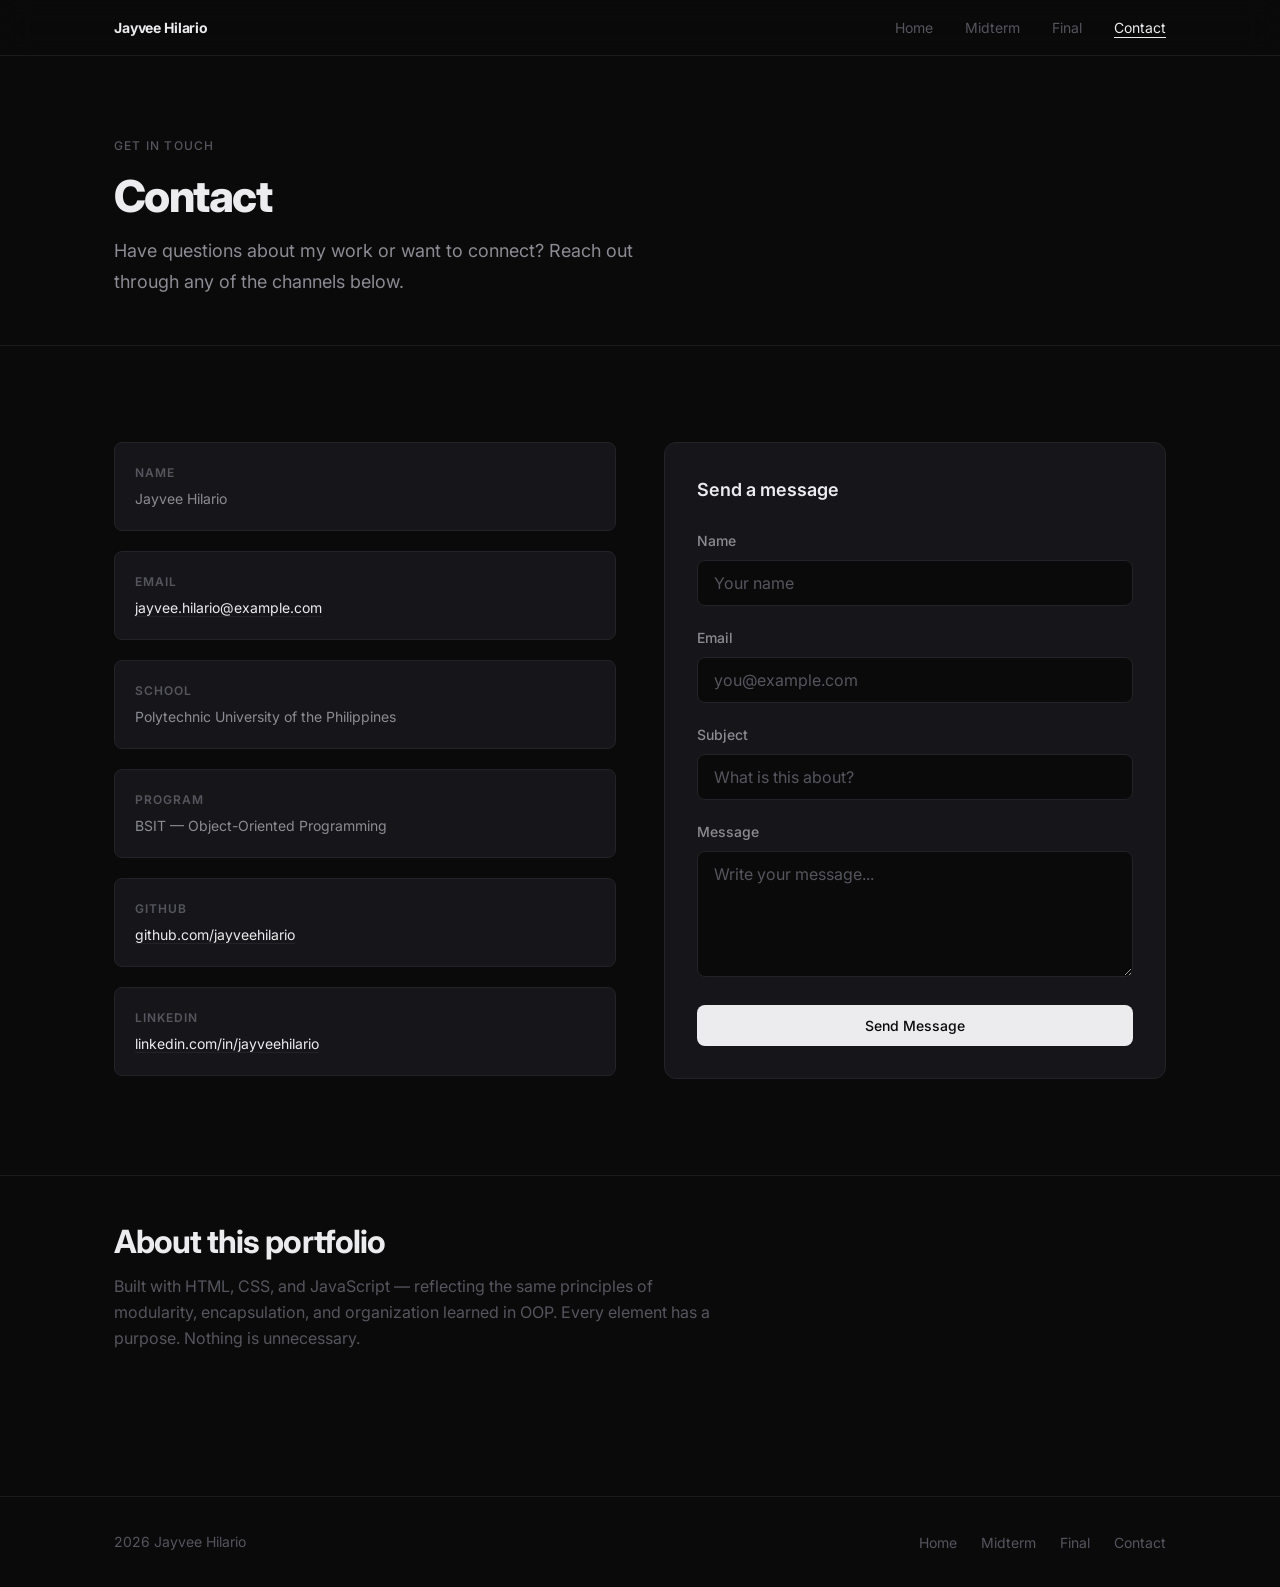
==== contact.html @ e20efbda "feat: initialize portfolio website structure with core pages, styling, and agent-based development d" ====
<!DOCTYPE html>
<html lang="en">
<head>
  <meta charset="UTF-8">
  <meta name="viewport" content="width=device-width, initial-scale=1.0">
  <meta name="description" content="Contact Jayvee Hilario — OOP E-Portfolio.">
  <title>Contact — Jayvee Hilario</title>
  <link rel="stylesheet" href="css/styles.css">
  <link rel="icon" href="data:image/svg+xml,<svg xmlns='http://www.w3.org/2000/svg' viewBox='0 0 100 100'><text y='.9em' font-size='90'>J</text></svg>">
</head>
<body>

  <a href="#main" class="skip-link">Skip to content</a>

  <nav class="nav" aria-label="Main navigation">
    <div class="nav__inner">
      <a href="index.html" class="nav__brand">Jayvee Hilario</a>
      <button class="nav__toggle" aria-label="Toggle menu">Menu</button>
      <ul class="nav__links">
        <li><a href="index.html" class="nav__link">Home</a></li>
        <li><a href="midterm.html" class="nav__link">Midterm</a></li>
        <li><a href="final.html" class="nav__link">Final</a></li>
        <li><a href="contact.html" class="nav__link active">Contact</a></li>
      </ul>
    </div>
  </nav>

  <main id="main">

    <header class="page-header">
      <div class="container">
        <p class="page-header__label">Get in Touch</p>
        <h1 class="page-header__title">Contact</h1>
        <p class="page-header__description">
          Have questions about my work or want to connect? Reach out through any of the channels below.
        </p>
      </div>
    </header>

    <section class="section">
      <div class="container">
        <div class="contact-grid">

          <!-- Info -->
          <div class="contact-list fade-in">

            <div class="contact-item">
              <p class="contact-item__label">Name</p>
              <p class="contact-item__value">Jayvee Hilario</p>
            </div>

            <div class="contact-item">
              <p class="contact-item__label">Email</p>
              <p class="contact-item__value">
                <a href="mailto:jayvee.hilario@example.com">jayvee.hilario@example.com</a>
              </p>
            </div>

            <div class="contact-item">
              <p class="contact-item__label">School</p>
              <p class="contact-item__value">Polytechnic University of the Philippines</p>
            </div>

            <div class="contact-item">
              <p class="contact-item__label">Program</p>
              <p class="contact-item__value">BSIT — Object-Oriented Programming</p>
            </div>

            <div class="contact-item">
              <p class="contact-item__label">GitHub</p>
              <p class="contact-item__value">
                <a href="https://github.com/jayveehilario" target="_blank" rel="noopener noreferrer">github.com/jayveehilario</a>
              </p>
            </div>

            <div class="contact-item">
              <p class="contact-item__label">LinkedIn</p>
              <p class="contact-item__value">
                <a href="https://linkedin.com/in/jayveehilario" target="_blank" rel="noopener noreferrer">linkedin.com/in/jayveehilario</a>
              </p>
            </div>

          </div>

          <!-- Form -->
          <div class="fade-in">
            <form class="contact-form" id="contact-form" novalidate>
              <h2 class="contact-form__title">Send a message</h2>

              <div class="form-group">
                <label for="form-name">Name</label>
                <input type="text" id="form-name" name="name" placeholder="Your name" required autocomplete="name">
              </div>

              <div class="form-group">
                <label for="form-email">Email</label>
                <input type="email" id="form-email" name="email" placeholder="you@example.com" required autocomplete="email">
              </div>

              <div class="form-group">
                <label for="form-subject">Subject</label>
                <input type="text" id="form-subject" name="subject" placeholder="What is this about?">
              </div>

              <div class="form-group">
                <label for="form-message">Message</label>
                <textarea id="form-message" name="message" placeholder="Write your message..." rows="5" required></textarea>
              </div>

              <button type="submit" class="btn btn--primary" style="width: 100%; text-align: center;">Send Message</button>
            </form>
          </div>

        </div>
      </div>
    </section>

    <!-- About -->
    <section class="section section--border">
      <div class="container">
        <h2 class="section-title fade-in">About this portfolio</h2>
        <p class="section-subtitle fade-in" style="max-width: 600px;">
          Built with HTML, CSS, and JavaScript — reflecting the same principles
          of modularity, encapsulation, and organization learned in OOP. 
          Every element has a purpose. Nothing is unnecessary.
        </p>
      </div>
    </section>

  </main>

  <footer class="footer">
    <div class="container">
      <div class="footer__inner">
        <p class="footer__text">2026 Jayvee Hilario</p>
        <ul class="footer__links">
          <li><a href="index.html" class="footer__link">Home</a></li>
          <li><a href="midterm.html" class="footer__link">Midterm</a></li>
          <li><a href="final.html" class="footer__link">Final</a></li>
          <li><a href="contact.html" class="footer__link">Contact</a></li>
        </ul>
      </div>
    </div>
  </footer>

  <script src="js/main.js" defer></script>
</body>
</html>
---- css/styles.css ----
/* ============================================================
   OOP E-Portfolio — Dark Developer Aesthetic
   Typography-first. Content-focused. Premium silence.
   ============================================================ */

@import url('https://fonts.googleapis.com/css2?family=Inter:wght@300;400;500;600;700;800;900&family=JetBrains+Mono:wght@400;500&display=swap');

/* ============================================================
   1. DESIGN TOKENS
   ============================================================ */
:root {
  /* ── Dark Palette ── */
  --bg:             #0a0a0b;
  --bg-raised:      #111113;
  --bg-card:        #16161a;
  --bg-card-hover:  #1c1c21;
  --bg-code:        #0d0d10;

  --border:         #222228;
  --border-light:   #1a1a1f;

  --text:           #ececef;
  --text-secondary: #8b8b93;
  --text-muted:     #55555e;

  --accent:         #6e6eff;
  --accent-dim:     rgba(110, 110, 255, 0.08);
  --accent-text:    #8a8aff;

  /* ── Code Colors ── */
  --code-keyword:   #7e9aff;
  --code-string:    #8edba1;
  --code-comment:   #4a4a55;
  --code-type:      #c5a3ff;
  --code-number:    #e0c285;
  --code-method:    #7ecce5;
  --code-annotation:#d4956a;

  /* ── Typography ── */
  --font-sans:  'Inter', -apple-system, BlinkMacSystemFont, 'Segoe UI', sans-serif;
  --font-mono:  'JetBrains Mono', 'Consolas', monospace;

  --text-xs:    0.75rem;
  --text-sm:    0.875rem;
  --text-base:  1rem;
  --text-lg:    1.125rem;
  --text-xl:    1.25rem;
  --text-2xl:   1.5rem;
  --text-3xl:   2rem;
  --text-4xl:   2.75rem;
  --text-5xl:   3.5rem;
  --text-hero:  clamp(2.75rem, 6vw, 4.5rem);

  /* ── Spacing ── */
  --sp-1:  0.25rem;
  --sp-2:  0.5rem;
  --sp-3:  0.75rem;
  --sp-4:  1rem;
  --sp-5:  1.25rem;
  --sp-6:  1.5rem;
  --sp-8:  2rem;
  --sp-10: 2.5rem;
  --sp-12: 3rem;
  --sp-16: 4rem;
  --sp-20: 5rem;
  --sp-24: 6rem;
  --sp-32: 8rem;

  /* ── Misc ── */
  --radius:      8px;
  --radius-lg:   12px;
  --nav-height:  3.5rem;
  --max-width:   1100px;
  --transition:  200ms ease;
  --transition-slow: 400ms ease;
}


/* ============================================================
   2. RESET & BASE
   ============================================================ */
*, *::before, *::after {
  margin: 0;
  padding: 0;
  box-sizing: border-box;
}

html {
  scroll-behavior: smooth;
  scroll-padding-top: calc(var(--nav-height) + var(--sp-8));
}

body {
  font-family: var(--font-sans);
  font-size: var(--text-base);
  line-height: 1.65;
  color: var(--text);
  background: var(--bg);
  -webkit-font-smoothing: antialiased;
  -moz-osx-font-smoothing: grayscale;
}

img { max-width: 100%; height: auto; display: block; }

a {
  color: var(--text-secondary);
  text-decoration: none;
  transition: color var(--transition);
}
a:hover { color: var(--text); }

a:focus-visible,
button:focus-visible {
  outline: 1px solid var(--accent);
  outline-offset: 2px;
  border-radius: 2px;
}

::selection {
  background: var(--accent-dim);
  color: var(--text);
}


/* ============================================================
   3. SKIP LINK
   ============================================================ */
.skip-link {
  position: absolute;
  top: -100%;
  left: var(--sp-4);
  z-index: 9999;
  padding: var(--sp-2) var(--sp-4);
  background: var(--accent);
  color: var(--bg);
  font-weight: 600;
  font-size: var(--text-sm);
  border-radius: var(--radius);
}
.skip-link:focus { top: var(--sp-2); color: var(--bg); }


/* ============================================================
   4. NAVIGATION — Text only, minimal
   ============================================================ */
.nav {
  position: sticky;
  top: 0;
  z-index: 1000;
  height: var(--nav-height);
  background: rgba(10, 10, 11, 0.8);
  backdrop-filter: blur(16px);
  -webkit-backdrop-filter: blur(16px);
  border-bottom: 1px solid var(--border-light);
}

.nav__inner {
  max-width: var(--max-width);
  margin: 0 auto;
  padding: 0 var(--sp-6);
  height: 100%;
  display: flex;
  align-items: center;
  justify-content: space-between;
}

.nav__brand {
  font-weight: 700;
  font-size: var(--text-sm);
  color: var(--text);
  letter-spacing: -0.01em;
}

.nav__links {
  display: flex;
  gap: var(--sp-8);
  list-style: none;
}

.nav__link {
  font-size: var(--text-sm);
  font-weight: 400;
  color: var(--text-muted);
  transition: color var(--transition);
  position: relative;
}

.nav__link::after {
  content: '';
  position: absolute;
  bottom: -2px;
  left: 0;
  width: 0;
  height: 1px;
  background: var(--text);
  transition: width var(--transition);
}

.nav__link:hover {
  color: var(--text);
}

.nav__link:hover::after {
  width: 100%;
}

.nav__link.active {
  color: var(--text);
}

.nav__link.active::after {
  width: 100%;
}

/* ── Mobile Toggle ── */
.nav__toggle {
  display: none;
  background: none;
  border: none;
  cursor: pointer;
  padding: var(--sp-2);
  color: var(--text);
  font-family: var(--font-sans);
  font-size: var(--text-sm);
  font-weight: 500;
}

@media (max-width: 640px) {
  .nav__toggle { display: block; }

  .nav__links {
    position: fixed;
    top: var(--nav-height);
    left: 0;
    right: 0;
    flex-direction: column;
    background: var(--bg);
    border-bottom: 1px solid var(--border);
    padding: var(--sp-6);
    gap: var(--sp-5);
    transform: translateY(-120%);
    opacity: 0;
    transition: all 300ms ease;
    pointer-events: none;
  }

  .nav__links.open {
    transform: translateY(0);
    opacity: 1;
    pointer-events: all;
  }

  .nav__link {
    font-size: var(--text-base);
  }
}


/* ============================================================
   5. LAYOUT
   ============================================================ */
.container {
  max-width: var(--max-width);
  margin: 0 auto;
  padding: 0 var(--sp-6);
}

.section {
  padding: var(--sp-24) 0;
}

.section + .section {
  padding-top: var(--sp-12);
}

.section--border {
  border-top: 1px solid var(--border-light);
}


/* ============================================================
   6. HERO — Left-aligned, text-dominant
   ============================================================ */
.hero {
  padding: var(--sp-32) 0 var(--sp-24);
  min-height: calc(100vh - var(--nav-height));
  display: flex;
  align-items: center;
}

.hero__content {
  max-width: 700px;
}

.hero__label {
  font-size: var(--text-sm);
  font-weight: 400;
  color: var(--text-muted);
  letter-spacing: 0.04em;
  margin-bottom: var(--sp-6);
}

.hero__label span {
  color: var(--text-secondary);
}

.hero__heading {
  font-size: var(--text-hero);
  font-weight: 800;
  line-height: 1.08;
  letter-spacing: -0.035em;
  color: var(--text);
  margin-bottom: var(--sp-8);
}

.hero__heading em {
  font-style: normal;
  color: var(--text-secondary);
}

.hero__paragraph {
  font-size: var(--text-lg);
  color: var(--text-secondary);
  line-height: 1.7;
  max-width: 540px;
  margin-bottom: var(--sp-10);
}

.hero__actions {
  display: flex;
  gap: var(--sp-4);
  flex-wrap: wrap;
}


/* ============================================================
   7. BUTTONS — Minimal, no icons
   ============================================================ */
.btn {
  display: inline-block;
  padding: var(--sp-3) var(--sp-6);
  font-family: var(--font-sans);
  font-size: var(--text-sm);
  font-weight: 500;
  border: none;
  border-radius: var(--radius);
  cursor: pointer;
  transition: all var(--transition);
  text-decoration: none;
}

.btn--primary {
  background: var(--text);
  color: var(--bg);
}

.btn--primary:hover {
  background: #d4d4d7;
  color: var(--bg);
}

.btn--ghost {
  background: transparent;
  color: var(--text-secondary);
  border: 1px solid var(--border);
}

.btn--ghost:hover {
  border-color: var(--text-muted);
  color: var(--text);
}


/* ============================================================
   8. SECTION HEADERS — Large, typographic
   ============================================================ */
.section-title {
  font-size: var(--text-3xl);
  font-weight: 700;
  letter-spacing: -0.03em;
  color: var(--text);
  margin-bottom: var(--sp-3);
  line-height: 1.15;
}

.section-subtitle {
  font-size: var(--text-base);
  color: var(--text-muted);
  max-width: 520px;
  line-height: 1.65;
  margin-bottom: var(--sp-12);
}


/* ============================================================
   9. PAGE HEADER (Midterm / Final / Contact)
   ============================================================ */
.page-header {
  padding: var(--sp-20) 0 var(--sp-12);
  border-bottom: 1px solid var(--border-light);
}

.page-header__label {
  font-size: var(--text-xs);
  font-weight: 500;
  color: var(--text-muted);
  text-transform: uppercase;
  letter-spacing: 0.1em;
  margin-bottom: var(--sp-4);
}

.page-header__title {
  font-size: clamp(var(--text-3xl), 5vw, var(--text-4xl));
  font-weight: 800;
  letter-spacing: -0.035em;
  color: var(--text);
  margin-bottom: var(--sp-4);
  line-height: 1.1;
}

.page-header__description {
  font-size: var(--text-lg);
  color: var(--text-secondary);
  max-width: 560px;
  line-height: 1.7;
}


/* ============================================================
   10. TABS — Understated
   ============================================================ */
.tabs {
  display: flex;
  gap: var(--sp-1);
  border-bottom: 1px solid var(--border);
  margin-bottom: var(--sp-12);
  overflow-x: auto;
  -webkit-overflow-scrolling: touch;
}

.tab {
  padding: var(--sp-3) var(--sp-5);
  font-family: var(--font-sans);
  font-size: var(--text-sm);
  font-weight: 400;
  color: var(--text-muted);
  background: none;
  border: none;
  border-bottom: 2px solid transparent;
  cursor: pointer;
  transition: all var(--transition);
  white-space: nowrap;
  margin-bottom: -1px;
}

.tab:hover {
  color: var(--text-secondary);
}

.tab.active {
  color: var(--text);
  border-bottom-color: var(--text);
  font-weight: 500;
}

.tab-panel {
  display: none;
}

.tab-panel.active {
  display: block;
  animation: fadeIn 0.35s ease;
}

@keyframes fadeIn {
  from { opacity: 0; transform: translateY(8px); }
  to   { opacity: 1; transform: translateY(0); }
}


/* ============================================================
   11. CONTENT CARD — Collapsible, minimal
   ============================================================ */
.card {
  border: 1px solid var(--border);
  border-radius: var(--radius-lg);
  margin-bottom: var(--sp-4);
  background: var(--bg-card);
  transition: border-color var(--transition);
}

.card:hover {
  border-color: #2a2a32;
}

.card__header {
  padding: var(--sp-5) var(--sp-6);
  display: flex;
  align-items: center;
  justify-content: space-between;
  cursor: pointer;
  user-select: none;
}

.card__header-text {
  flex: 1;
}

.card__label {
  font-size: var(--text-xs);
  font-weight: 500;
  color: var(--text-muted);
  text-transform: uppercase;
  letter-spacing: 0.08em;
  margin-bottom: var(--sp-1);
}

.card__title {
  font-size: var(--text-base);
  font-weight: 600;
  color: var(--text);
}

.card__chevron {
  color: var(--text-muted);
  font-size: var(--text-sm);
  transition: transform var(--transition);
  flex-shrink: 0;
  margin-left: var(--sp-4);
}

.card.expanded .card__chevron {
  transform: rotate(180deg);
}

.card__body {
  max-height: 0;
  overflow: hidden;
  transition: max-height var(--transition-slow);
}

.card.expanded .card__body {
  max-height: 8000px;
}

.card__content {
  padding: 0 var(--sp-6) var(--sp-6);
  border-top: 1px solid var(--border-light);
  padding-top: var(--sp-6);
}


/* ============================================================
   12. Q&A ITEMS
   ============================================================ */
.qa {
  margin-bottom: var(--sp-8);
}

.qa:last-child { margin-bottom: 0; }

.qa__question {
  font-weight: 600;
  color: var(--text);
  margin-bottom: var(--sp-3);
  line-height: 1.5;
}

.qa__question-num {
  color: var(--text-muted);
  margin-right: var(--sp-2);
}

.qa__answer {
  margin-bottom: var(--sp-3);
  padding-left: var(--sp-5);
}

.qa__answer-label {
  font-size: var(--text-xs);
  font-weight: 600;
  text-transform: uppercase;
  letter-spacing: 0.08em;
  color: var(--text-muted);
  margin-bottom: var(--sp-1);
}

.qa__answer-text {
  color: var(--text-secondary);
  line-height: 1.7;
}

.qa__explanation {
  padding-left: var(--sp-5);
  border-left: 1px solid var(--border);
  margin-left: var(--sp-5);
  font-size: var(--text-sm);
  color: var(--text-muted);
  line-height: 1.7;
  padding-top: var(--sp-1);
  padding-bottom: var(--sp-1);
}

.qa__explanation code {
  font-family: var(--font-mono);
  font-size: 0.85em;
  color: var(--text-secondary);
  background: var(--bg-raised);
  padding: 0.15em 0.4em;
  border-radius: 3px;
}


/* ============================================================
   13. CODE BLOCKS — Dark terminal feel
   ============================================================ */
.code-block {
  margin: var(--sp-5) 0;
  border-radius: var(--radius);
  overflow: hidden;
  border: 1px solid var(--border);
}

.code-block__header {
  display: flex;
  align-items: center;
  justify-content: space-between;
  padding: var(--sp-3) var(--sp-4);
  background: var(--bg-raised);
  border-bottom: 1px solid var(--border-light);
}

.code-block__filename {
  font-family: var(--font-mono);
  font-size: var(--text-xs);
  color: var(--text-muted);
}

.code-block__copy {
  background: none;
  border: 1px solid var(--border);
  color: var(--text-muted);
  padding: var(--sp-1) var(--sp-3);
  font-size: var(--text-xs);
  font-family: var(--font-sans);
  border-radius: 4px;
  cursor: pointer;
  transition: all var(--transition);
}

.code-block__copy:hover {
  border-color: var(--text-muted);
  color: var(--text-secondary);
}

.code-block__copy.copied {
  color: var(--code-string);
  border-color: rgba(142, 219, 161, 0.3);
}

.code-block__body {
  background: var(--bg-code);
  padding: var(--sp-5);
  overflow-x: auto;
  -webkit-overflow-scrolling: touch;
}

.code-block__body pre {
  margin: 0;
  font-family: var(--font-mono);
  font-size: var(--text-sm);
  line-height: 1.75;
  color: #aeaeb5;
  white-space: pre;
  tab-size: 4;
}

.kw  { color: var(--code-keyword); }
.str { color: var(--code-string); }
.cmt { color: var(--code-comment); font-style: italic; }
.typ { color: var(--code-type); }
.num { color: var(--code-number); }
.fn  { color: var(--code-method); }
.ann { color: var(--code-annotation); }


/* ============================================================
   14. OUTPUT BLOCK — Terminal style
   ============================================================ */
.output {
  margin: var(--sp-4) 0;
  border-radius: var(--radius);
  overflow: hidden;
  border: 1px solid var(--border);
}

.output__header {
  padding: var(--sp-2) var(--sp-4);
  background: var(--bg-raised);
  border-bottom: 1px solid var(--border-light);
  font-size: var(--text-xs);
  font-weight: 500;
  color: var(--text-muted);
  text-transform: uppercase;
  letter-spacing: 0.06em;
}

.output__body {
  background: var(--bg-code);
  padding: var(--sp-4);
  font-family: var(--font-mono);
  font-size: var(--text-sm);
  color: #8edba1;
  line-height: 1.7;
  white-space: pre-wrap;
}


/* ============================================================
   15. EXPLANATION BLOCK
   ============================================================ */
.explanation {
  margin: var(--sp-6) 0;
  padding: var(--sp-5);
  background: var(--bg-raised);
  border-radius: var(--radius);
  border: 1px solid var(--border-light);
}

.explanation__title {
  font-size: var(--text-xs);
  font-weight: 600;
  text-transform: uppercase;
  letter-spacing: 0.06em;
  color: var(--text-secondary);
  margin-bottom: var(--sp-3);
}

.explanation__text {
  font-size: var(--text-sm);
  color: var(--text-muted);
  line-height: 1.75;
}

.explanation__text ul {
  list-style: none;
  margin-top: var(--sp-3);
}

.explanation__text li {
  padding-left: var(--sp-5);
  position: relative;
  margin-bottom: var(--sp-2);
}

.explanation__text li::before {
  content: '—';
  position: absolute;
  left: 0;
  color: var(--text-muted);
}

.explanation__text strong {
  color: var(--text-secondary);
  font-weight: 600;
}

.explanation__text code {
  font-family: var(--font-mono);
  font-size: 0.85em;
  color: var(--text-secondary);
  background: var(--bg-card);
  padding: 0.1em 0.35em;
  border-radius: 3px;
}


/* ============================================================
   16. REFLECTION — The highlight
   ============================================================ */
.reflection {
  margin: var(--sp-10) 0;
  padding: var(--sp-8);
  border-left: 2px solid var(--border);
  background: var(--bg-raised);
  border-radius: 0 var(--radius-lg) var(--radius-lg) 0;
}

.reflection__title {
  font-size: var(--text-sm);
  font-weight: 700;
  text-transform: uppercase;
  letter-spacing: 0.06em;
  color: var(--text-secondary);
  margin-bottom: var(--sp-6);
}

.reflection__section {
  margin-bottom: var(--sp-6);
}

.reflection__section:last-child {
  margin-bottom: 0;
}

.reflection__label {
  font-size: var(--text-xs);
  font-weight: 600;
  text-transform: uppercase;
  letter-spacing: 0.08em;
  color: var(--text-muted);
  margin-bottom: var(--sp-2);
}

.reflection__text {
  font-size: var(--text-base);
  color: var(--text-secondary);
  line-height: 1.75;
  font-style: italic;
}

.reflection__text code {
  font-family: var(--font-mono);
  font-size: 0.85em;
  font-style: normal;
  color: var(--text-secondary);
  background: var(--bg-card);
  padding: 0.1em 0.35em;
  border-radius: 3px;
}


/* ============================================================
   17. GROWTH COMPARISON
   ============================================================ */
.growth {
  display: grid;
  grid-template-columns: 1fr 1fr;
  gap: var(--sp-6);
  margin: var(--sp-8) 0;
}

@media (max-width: 640px) {
  .growth { grid-template-columns: 1fr; }
}

.growth__side {
  padding: var(--sp-6);
  border-radius: var(--radius-lg);
  border: 1px solid var(--border);
}

.growth__side--before {
  background: var(--bg-card);
}

.growth__side--after {
  background: var(--bg-raised);
  border-color: #2a2a32;
}

.growth__label {
  font-size: var(--text-xs);
  font-weight: 600;
  text-transform: uppercase;
  letter-spacing: 0.1em;
  margin-bottom: var(--sp-4);
  color: var(--text-muted);
}

.growth__side--after .growth__label {
  color: var(--text-secondary);
}

.growth__list {
  list-style: none;
  font-size: var(--text-sm);
  color: var(--text-muted);
  line-height: 2;
}

.growth__side--after .growth__list {
  color: var(--text-secondary);
}


/* ============================================================
   18. CONTACT
   ============================================================ */
.contact-grid {
  display: grid;
  grid-template-columns: 1fr 1fr;
  gap: var(--sp-12);
  align-items: start;
}

@media (max-width: 640px) {
  .contact-grid { grid-template-columns: 1fr; }
}

.contact-list {
  display: flex;
  flex-direction: column;
  gap: var(--sp-5);
}

.contact-item {
  padding: var(--sp-5);
  background: var(--bg-card);
  border: 1px solid var(--border);
  border-radius: var(--radius);
}

.contact-item__label {
  font-size: var(--text-xs);
  font-weight: 600;
  text-transform: uppercase;
  letter-spacing: 0.08em;
  color: var(--text-muted);
  margin-bottom: var(--sp-1);
}

.contact-item__value {
  font-size: var(--text-sm);
  color: var(--text-secondary);
}

.contact-item__value a {
  color: var(--text);
  border-bottom: 1px solid var(--border);
  transition: border-color var(--transition);
}

.contact-item__value a:hover {
  border-color: var(--text-muted);
}

/* ── Contact Form ── */
.contact-form {
  background: var(--bg-card);
  border: 1px solid var(--border);
  border-radius: var(--radius-lg);
  padding: var(--sp-8);
}

.contact-form__title {
  font-size: var(--text-lg);
  font-weight: 600;
  margin-bottom: var(--sp-6);
}

.form-group {
  margin-bottom: var(--sp-5);
}

.form-group label {
  display: block;
  font-size: var(--text-sm);
  font-weight: 500;
  color: var(--text-secondary);
  margin-bottom: var(--sp-2);
}

.form-group input,
.form-group textarea {
  width: 100%;
  padding: var(--sp-3) var(--sp-4);
  background: var(--bg);
  border: 1px solid var(--border);
  border-radius: var(--radius);
  font-family: var(--font-sans);
  font-size: var(--text-base);
  color: var(--text);
  transition: border-color var(--transition);
}

.form-group input:focus,
.form-group textarea:focus {
  outline: none;
  border-color: var(--text-muted);
}

.form-group textarea {
  resize: vertical;
  min-height: 120px;
}

.form-group input::placeholder,
.form-group textarea::placeholder {
  color: var(--text-muted);
}


/* ============================================================
   19. HOME STATS — Quiet numbers
   ============================================================ */
.stats {
  display: grid;
  grid-template-columns: repeat(4, 1fr);
  gap: var(--sp-4);
  padding: var(--sp-12) 0;
  border-top: 1px solid var(--border-light);
  margin-top: var(--sp-16);
}

@media (max-width: 640px) {
  .stats { grid-template-columns: repeat(2, 1fr); }
}

.stat__value {
  font-size: var(--text-2xl);
  font-weight: 700;
  color: var(--text);
  letter-spacing: -0.02em;
}

.stat__label {
  font-size: var(--text-sm);
  color: var(--text-muted);
  margin-top: var(--sp-1);
}


/* ============================================================
   20. FEATURE BLOCKS (Home page)
   ============================================================ */
.features {
  display: grid;
  grid-template-columns: repeat(auto-fit, minmax(280px, 1fr));
  gap: var(--sp-4);
}

.feature {
  padding: var(--sp-6);
  background: var(--bg-card);
  border: 1px solid var(--border);
  border-radius: var(--radius-lg);
  transition: border-color var(--transition);
}

.feature:hover {
  border-color: #2a2a32;
}

.feature__title {
  font-size: var(--text-base);
  font-weight: 600;
  color: var(--text);
  margin-bottom: var(--sp-2);
}

.feature__text {
  font-size: var(--text-sm);
  color: var(--text-muted);
  line-height: 1.7;
}


/* ============================================================
   21. FOOTER — Minimal
   ============================================================ */
.footer {
  border-top: 1px solid var(--border-light);
  padding: var(--sp-8) 0;
}

.footer__inner {
  display: flex;
  align-items: center;
  justify-content: space-between;
  flex-wrap: wrap;
  gap: var(--sp-4);
}

.footer__text {
  font-size: var(--text-sm);
  color: var(--text-muted);
}

.footer__links {
  display: flex;
  gap: var(--sp-6);
  list-style: none;
}

.footer__link {
  font-size: var(--text-sm);
  color: var(--text-muted);
}

.footer__link:hover {
  color: var(--text-secondary);
}


/* ============================================================
   22. READING PROGRESS
   ============================================================ */
.progress {
  position: fixed;
  top: var(--nav-height);
  left: 0;
  right: 0;
  height: 1px;
  z-index: 999;
  background: var(--border-light);
}

.progress__bar {
  height: 100%;
  background: var(--text-muted);
  width: 0%;
  transition: width 50ms linear;
}


/* ============================================================
   23. ANIMATIONS — Subtle fade-in
   ============================================================ */
.fade-in {
  opacity: 0;
  transform: translateY(16px);
  transition: opacity 0.6s ease, transform 0.6s ease;
}

.fade-in.visible {
  opacity: 1;
  transform: translateY(0);
}

/* Stagger */
.stagger > * {
  opacity: 0;
  transform: translateY(12px);
  transition: opacity 0.5s ease, transform 0.5s ease;
}

.stagger.visible > *:nth-child(1) { transition-delay: 0.05s; }
.stagger.visible > *:nth-child(2) { transition-delay: 0.10s; }
.stagger.visible > *:nth-child(3) { transition-delay: 0.15s; }
.stagger.visible > *:nth-child(4) { transition-delay: 0.20s; }
.stagger.visible > *:nth-child(5) { transition-delay: 0.25s; }
.stagger.visible > *:nth-child(6) { transition-delay: 0.30s; }

.stagger.visible > * {
  opacity: 1;
  transform: translateY(0);
}

/* Hero entrance */
@keyframes heroFadeIn {
  from { opacity: 0; transform: translateY(24px); }
  to   { opacity: 1; transform: translateY(0); }
}

.hero__content > * {
  animation: heroFadeIn 0.7s ease both;
}
.hero__content > *:nth-child(1) { animation-delay: 0.1s; }
.hero__content > *:nth-child(2) { animation-delay: 0.2s; }
.hero__content > *:nth-child(3) { animation-delay: 0.3s; }
.hero__content > *:nth-child(4) { animation-delay: 0.4s; }
.hero__content > *:nth-child(5) { animation-delay: 0.5s; }


/* ============================================================
   24. UTILITY CLASSES
   ============================================================ */
.sr-only {
  position: absolute; width: 1px; height: 1px;
  padding: 0; margin: -1px; overflow: hidden;
  clip: rect(0,0,0,0); white-space: nowrap; border: 0;
}


/* ============================================================
   25. PRINT
   ============================================================ */
@media print {
  .nav, .progress, .btn { display: none; }
  body { background: #fff; color: #000; }
  .card__body { max-height: none !important; }
}
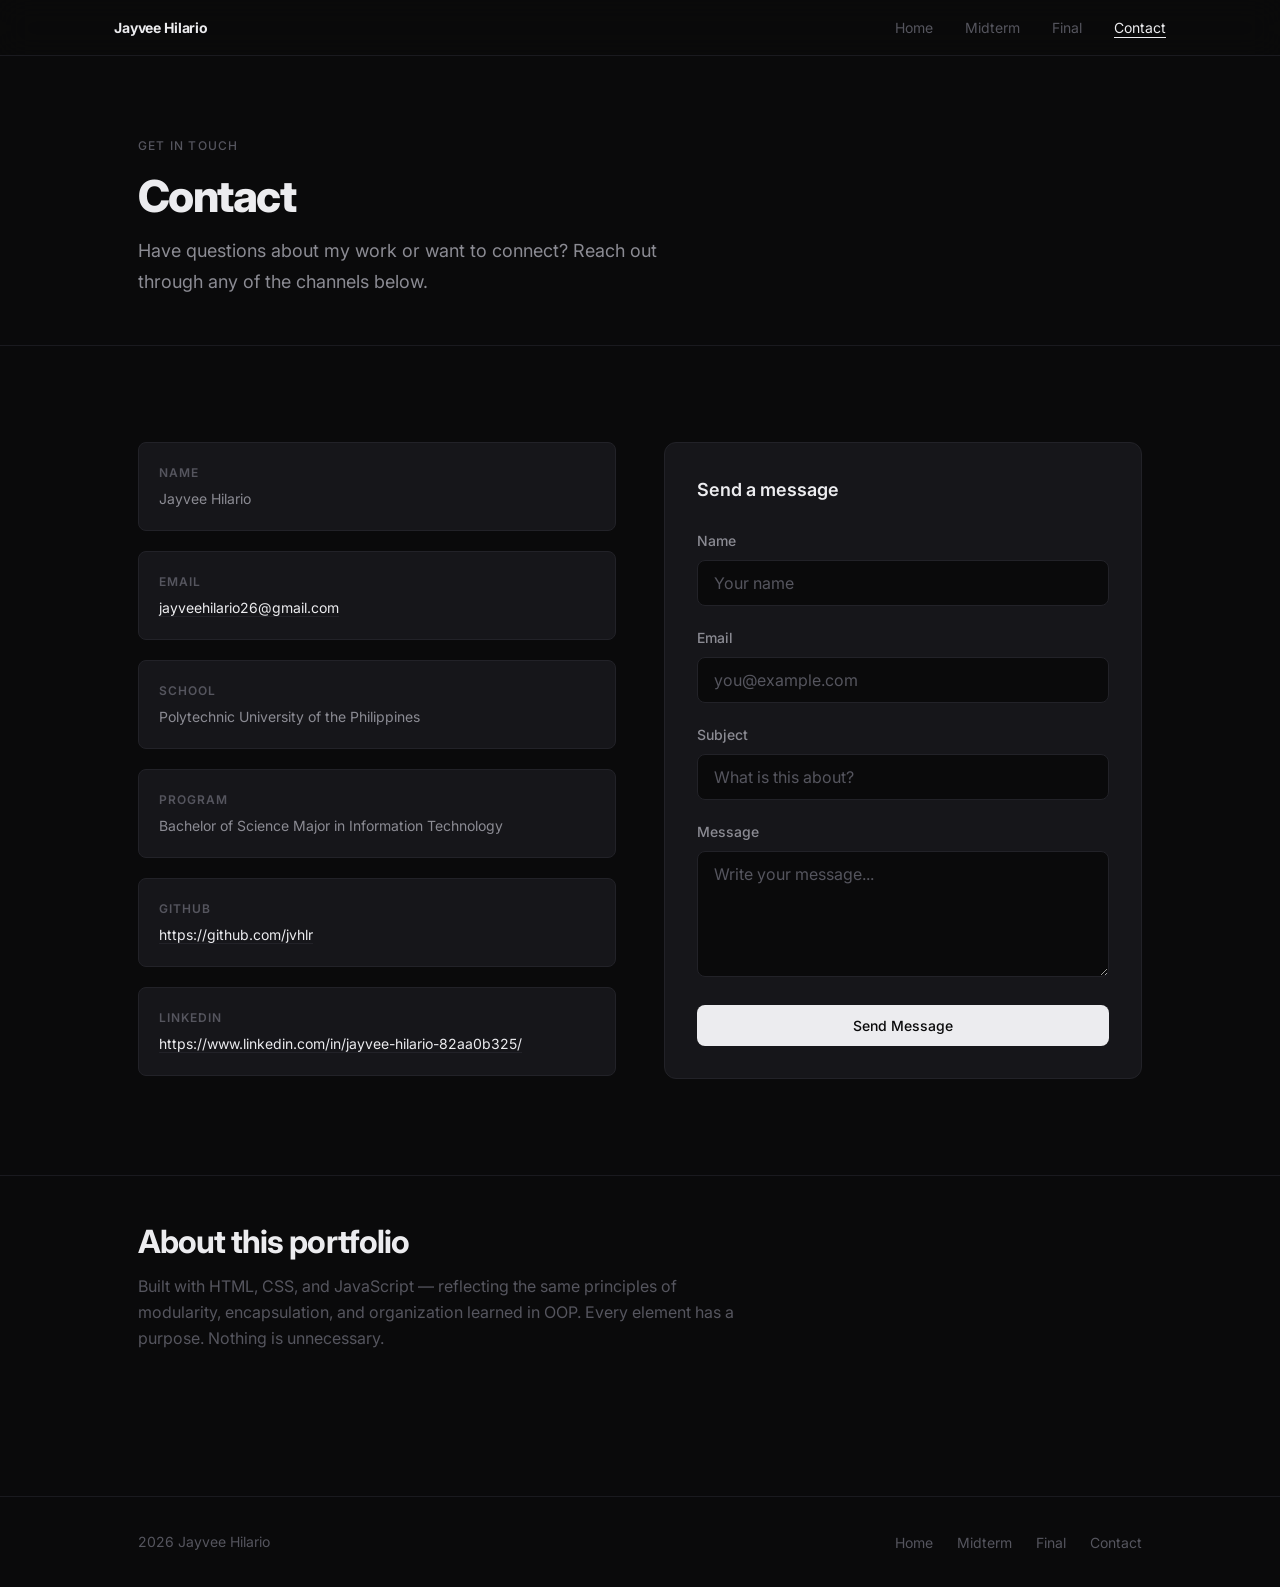
==== commit a5f735d5: "refactor: update contact information and improve code formatting in contact.html" ====
--- a/contact.html
+++ b/contact.html
@@ -1,13 +1,16 @@
 <!DOCTYPE html>
 <html lang="en">
+
 <head>
   <meta charset="UTF-8">
   <meta name="viewport" content="width=device-width, initial-scale=1.0">
   <meta name="description" content="Contact Jayvee Hilario — OOP E-Portfolio.">
   <title>Contact — Jayvee Hilario</title>
   <link rel="stylesheet" href="css/styles.css">
-  <link rel="icon" href="data:image/svg+xml,<svg xmlns='http://www.w3.org/2000/svg' viewBox='0 0 100 100'><text y='.9em' font-size='90'>J</text></svg>">
+  <link rel="icon"
+    href="data:image/svg+xml,<svg xmlns='http://www.w3.org/2000/svg' viewBox='0 0 100 100'><text y='.9em' font-size='90'>J</text></svg>">
 </head>
+
 <body>
 
   <a href="#main" class="skip-link">Skip to content</a>
@@ -52,7 +55,7 @@
             <div class="contact-item">
               <p class="contact-item__label">Email</p>
               <p class="contact-item__value">
-                <a href="mailto:jayvee.hilario@example.com">jayvee.hilario@example.com</a>
+                <a href="mailto:jayveehilario26@gmail.com">jayveehilario26@gmail.com</a>
               </p>
             </div>
 
@@ -63,20 +66,22 @@
 
             <div class="contact-item">
               <p class="contact-item__label">Program</p>
-              <p class="contact-item__value">BSIT — Object-Oriented Programming</p>
+              <p class="contact-item__value">Bachelor of Science Major in Information Technology</p>
             </div>
 
             <div class="contact-item">
               <p class="contact-item__label">GitHub</p>
               <p class="contact-item__value">
-                <a href="https://github.com/jayveehilario" target="_blank" rel="noopener noreferrer">github.com/jayveehilario</a>
+                <a href="https://github.com/jvhlr" target="_blank"
+                  rel="noopener noreferrer">https://github.com/jvhlr</a>
               </p>
             </div>
 
             <div class="contact-item">
               <p class="contact-item__label">LinkedIn</p>
               <p class="contact-item__value">
-                <a href="https://linkedin.com/in/jayveehilario" target="_blank" rel="noopener noreferrer">linkedin.com/in/jayveehilario</a>
+                <a href="https://www.linkedin.com/in/jayvee-hilario-82aa0b325/" target="_blank"
+                  rel="noopener noreferrer">https://www.linkedin.com/in/jayvee-hilario-82aa0b325/</a>
               </p>
             </div>
 
@@ -94,7 +99,8 @@
 
               <div class="form-group">
                 <label for="form-email">Email</label>
-                <input type="email" id="form-email" name="email" placeholder="you@example.com" required autocomplete="email">
+                <input type="email" id="form-email" name="email" placeholder="you@example.com" required
+                  autocomplete="email">
               </div>
 
               <div class="form-group">
@@ -104,10 +110,12 @@
 
               <div class="form-group">
                 <label for="form-message">Message</label>
-                <textarea id="form-message" name="message" placeholder="Write your message..." rows="5" required></textarea>
+                <textarea id="form-message" name="message" placeholder="Write your message..." rows="5"
+                  required></textarea>
               </div>
 
-              <button type="submit" class="btn btn--primary" style="width: 100%; text-align: center;">Send Message</button>
+              <button type="submit" class="btn btn--primary" style="width: 100%; text-align: center;">Send
+                Message</button>
             </form>
           </div>
 
@@ -121,7 +129,7 @@
         <h2 class="section-title fade-in">About this portfolio</h2>
         <p class="section-subtitle fade-in" style="max-width: 600px;">
           Built with HTML, CSS, and JavaScript — reflecting the same principles
-          of modularity, encapsulation, and organization learned in OOP. 
+          of modularity, encapsulation, and organization learned in OOP.
           Every element has a purpose. Nothing is unnecessary.
         </p>
       </div>
@@ -145,4 +153,5 @@
 
   <script src="js/main.js" defer></script>
 </body>
-</html>
+
+</html>
--- a/css/styles.css
+++ b/css/styles.css
@@ -10,55 +10,55 @@
    ============================================================ */
 :root {
   /* ── Dark Palette ── */
-  --bg:             #0a0a0b;
-  --bg-raised:      #111113;
-  --bg-card:        #16161a;
-  --bg-card-hover:  #1c1c21;
-  --bg-code:        #0d0d10;
-
-  --border:         #222228;
-  --border-light:   #1a1a1f;
-
-  --text:           #ececef;
+  --bg: #0a0a0b;
+  --bg-raised: #111113;
+  --bg-card: #16161a;
+  --bg-card-hover: #1c1c21;
+  --bg-code: #0d0d10;
+
+  --border: #222228;
+  --border-light: #1a1a1f;
+
+  --text: #ececef;
   --text-secondary: #8b8b93;
-  --text-muted:     #55555e;
-
-  --accent:         #6e6eff;
-  --accent-dim:     rgba(110, 110, 255, 0.08);
-  --accent-text:    #8a8aff;
+  --text-muted: #55555e;
+
+  --accent: #6e6eff;
+  --accent-dim: rgba(110, 110, 255, 0.08);
+  --accent-text: #8a8aff;
 
   /* ── Code Colors ── */
-  --code-keyword:   #7e9aff;
-  --code-string:    #8edba1;
-  --code-comment:   #4a4a55;
-  --code-type:      #c5a3ff;
-  --code-number:    #e0c285;
-  --code-method:    #7ecce5;
-  --code-annotation:#d4956a;
+  --code-keyword: #7e9aff;
+  --code-string: #8edba1;
+  --code-comment: #4a4a55;
+  --code-type: #c5a3ff;
+  --code-number: #e0c285;
+  --code-method: #7ecce5;
+  --code-annotation: #d4956a;
 
   /* ── Typography ── */
-  --font-sans:  'Inter', -apple-system, BlinkMacSystemFont, 'Segoe UI', sans-serif;
-  --font-mono:  'JetBrains Mono', 'Consolas', monospace;
-
-  --text-xs:    0.75rem;
-  --text-sm:    0.875rem;
-  --text-base:  1rem;
-  --text-lg:    1.125rem;
-  --text-xl:    1.25rem;
-  --text-2xl:   1.5rem;
-  --text-3xl:   2rem;
-  --text-4xl:   2.75rem;
-  --text-5xl:   3.5rem;
-  --text-hero:  clamp(2.75rem, 6vw, 4.5rem);
+  --font-sans: 'Inter', -apple-system, BlinkMacSystemFont, 'Segoe UI', sans-serif;
+  --font-mono: 'JetBrains Mono', 'Consolas', monospace;
+
+  --text-xs: 0.75rem;
+  --text-sm: 0.875rem;
+  --text-base: 1rem;
+  --text-lg: 1.125rem;
+  --text-xl: 1.25rem;
+  --text-2xl: 1.5rem;
+  --text-3xl: 2rem;
+  --text-4xl: 2.75rem;
+  --text-5xl: 3.5rem;
+  --text-hero: clamp(2.75rem, 6vw, 4.5rem);
 
   /* ── Spacing ── */
-  --sp-1:  0.25rem;
-  --sp-2:  0.5rem;
-  --sp-3:  0.75rem;
-  --sp-4:  1rem;
-  --sp-5:  1.25rem;
-  --sp-6:  1.5rem;
-  --sp-8:  2rem;
+  --sp-1: 0.25rem;
+  --sp-2: 0.5rem;
+  --sp-3: 0.75rem;
+  --sp-4: 1rem;
+  --sp-5: 1.25rem;
+  --sp-6: 1.5rem;
+  --sp-8: 2rem;
   --sp-10: 2.5rem;
   --sp-12: 3rem;
   --sp-16: 4rem;
@@ -67,11 +67,11 @@
   --sp-32: 8rem;
 
   /* ── Misc ── */
-  --radius:      8px;
-  --radius-lg:   12px;
-  --nav-height:  3.5rem;
-  --max-width:   1100px;
-  --transition:  200ms ease;
+  --radius: 8px;
+  --radius-lg: 12px;
+  --nav-height: 3.5rem;
+  --max-width: 1100px;
+  --transition: 200ms ease;
   --transition-slow: 400ms ease;
 }
 
@@ -79,7 +79,9 @@
 /* ============================================================
    2. RESET & BASE
    ============================================================ */
-*, *::before, *::after {
+*,
+*::before,
+*::after {
   margin: 0;
   padding: 0;
   box-sizing: border-box;
@@ -100,14 +102,21 @@
   -moz-osx-font-smoothing: grayscale;
 }
 
-img { max-width: 100%; height: auto; display: block; }
+img {
+  max-width: 100%;
+  height: auto;
+  display: block;
+}
 
 a {
   color: var(--text-secondary);
   text-decoration: none;
   transition: color var(--transition);
 }
-a:hover { color: var(--text); }
+
+a:hover {
+  color: var(--text);
+}
 
 a:focus-visible,
 button:focus-visible {
@@ -137,7 +146,11 @@
   font-size: var(--text-sm);
   border-radius: var(--radius);
 }
-.skip-link:focus { top: var(--sp-2); color: var(--bg); }
+
+.skip-link:focus {
+  top: var(--sp-2);
+  color: var(--bg);
+}
 
 
 /* ============================================================
@@ -226,7 +239,9 @@
 }
 
 @media (max-width: 640px) {
-  .nav__toggle { display: block; }
+  .nav__toggle {
+    display: block;
+  }
 
   .nav__links {
     position: fixed;
@@ -262,14 +277,14 @@
 .container {
   max-width: var(--max-width);
   margin: 0 auto;
-  padding: 0 var(--sp-6);
+  padding: 0 clamp(var(--sp-6), 5vw, var(--sp-12));
 }
 
 .section {
   padding: var(--sp-24) 0;
 }
 
-.section + .section {
+.section+.section {
   padding-top: var(--sp-12);
 }
 
@@ -279,17 +294,30 @@
 
 
 /* ============================================================
-   6. HERO — Left-aligned, text-dominant
+   6. HERO — Centered, text-dominant
    ============================================================ */
 .hero {
-  padding: var(--sp-32) 0 var(--sp-24);
   min-height: calc(100vh - var(--nav-height));
   display: flex;
   align-items: center;
+  padding: var(--sp-24) 0;
+}
+
+.hero>.container {
+  width: 100%;
+  display: flex;
+  flex-direction: column;
+  align-items: center;
+  justify-content: center;
+  gap: 0;
+  text-align: center;
 }
 
 .hero__content {
-  max-width: 700px;
+  max-width: 820px;
+  display: flex;
+  flex-direction: column;
+  align-items: center;
 }
 
 .hero__label {
@@ -297,7 +325,7 @@
   font-weight: 400;
   color: var(--text-muted);
   letter-spacing: 0.04em;
-  margin-bottom: var(--sp-6);
+  margin-bottom: var(--sp-5);
 }
 
 .hero__label span {
@@ -307,28 +335,30 @@
 .hero__heading {
   font-size: var(--text-hero);
   font-weight: 800;
-  line-height: 1.08;
+  line-height: 1.1;
   letter-spacing: -0.035em;
-  color: var(--text);
-  margin-bottom: var(--sp-8);
+  color: #e4e2dc;
+  margin-bottom: var(--sp-6);
 }
 
 .hero__heading em {
   font-style: normal;
-  color: var(--text-secondary);
+  color: inherit;
 }
 
 .hero__paragraph {
   font-size: var(--text-lg);
   color: var(--text-secondary);
-  line-height: 1.7;
-  max-width: 540px;
-  margin-bottom: var(--sp-10);
+  line-height: 1.75;
+  max-width: 560px;
+  margin-bottom: var(--sp-8);
+  text-align: justify;
 }
 
 .hero__actions {
   display: flex;
-  gap: var(--sp-4);
+  justify-content: center;
+  gap: var(--sp-3);
   flex-wrap: wrap;
 }
 
@@ -435,7 +465,14 @@
   border-bottom: 1px solid var(--border);
   margin-bottom: var(--sp-12);
   overflow-x: auto;
+  overflow-y: hidden;
   -webkit-overflow-scrolling: touch;
+  scrollbar-width: none; /* Firefox */
+  -ms-overflow-style: none; /* IE and Edge */
+}
+
+.tabs::-webkit-scrollbar {
+  display: none; /* Chrome, Safari and Opera */
 }
 
 .tab {
@@ -473,8 +510,15 @@
 }
 
 @keyframes fadeIn {
-  from { opacity: 0; transform: translateY(8px); }
-  to   { opacity: 1; transform: translateY(0); }
+  from {
+    opacity: 0;
+    transform: translateY(8px);
+  }
+
+  to {
+    opacity: 1;
+    transform: translateY(0);
+  }
 }
 
 
@@ -557,7 +601,9 @@
   margin-bottom: var(--sp-8);
 }
 
-.qa:last-child { margin-bottom: 0; }
+.qa:last-child {
+  margin-bottom: 0;
+}
 
 .qa__question {
   font-weight: 600;
@@ -675,13 +721,34 @@
   tab-size: 4;
 }
 
-.kw  { color: var(--code-keyword); }
-.str { color: var(--code-string); }
-.cmt { color: var(--code-comment); font-style: italic; }
-.typ { color: var(--code-type); }
-.num { color: var(--code-number); }
-.fn  { color: var(--code-method); }
-.ann { color: var(--code-annotation); }
+.kw {
+  color: var(--code-keyword);
+}
+
+.str {
+  color: var(--code-string);
+}
+
+.cmt {
+  color: var(--code-comment);
+  font-style: italic;
+}
+
+.typ {
+  color: var(--code-type);
+}
+
+.num {
+  color: var(--code-number);
+}
+
+.fn {
+  color: var(--code-method);
+}
+
+.ann {
+  color: var(--code-annotation);
+}
 
 
 /* ============================================================
@@ -841,7 +908,9 @@
 }
 
 @media (max-width: 640px) {
-  .growth { grid-template-columns: 1fr; }
+  .growth {
+    grid-template-columns: 1fr;
+  }
 }
 
 .growth__side {
@@ -887,6 +956,8 @@
 /* ============================================================
    18. CONTACT
    ============================================================ */
+
+
 .contact-grid {
   display: grid;
   grid-template-columns: 1fr 1fr;
@@ -895,7 +966,9 @@
 }
 
 @media (max-width: 640px) {
-  .contact-grid { grid-template-columns: 1fr; }
+  .contact-grid {
+    grid-template-columns: 1fr;
+  }
 }
 
 .contact-list {
@@ -997,27 +1070,31 @@
 .stats {
   display: grid;
   grid-template-columns: repeat(4, 1fr);
-  gap: var(--sp-4);
-  padding: var(--sp-12) 0;
+  gap: var(--sp-6);
+  padding: var(--sp-10) 0 var(--sp-2);
   border-top: 1px solid var(--border-light);
-  margin-top: var(--sp-16);
+  margin-top: var(--sp-10);
 }
 
 @media (max-width: 640px) {
-  .stats { grid-template-columns: repeat(2, 1fr); }
+  .stats {
+    grid-template-columns: repeat(2, 1fr);
+    gap: var(--sp-5);
+  }
 }
 
 .stat__value {
-  font-size: var(--text-2xl);
+  font-size: var(--text-3xl);
   font-weight: 700;
   color: var(--text);
-  letter-spacing: -0.02em;
+  letter-spacing: -0.03em;
+  line-height: 1;
 }
 
 .stat__label {
   font-size: var(--text-sm);
   color: var(--text-muted);
-  margin-top: var(--sp-1);
+  margin-top: var(--sp-2);
 }
 
 
@@ -1028,6 +1105,16 @@
   display: grid;
   grid-template-columns: repeat(auto-fit, minmax(280px, 1fr));
   gap: var(--sp-4);
+}
+
+.features--four {
+  grid-template-columns: repeat(2, 1fr);
+}
+
+@media (max-width: 640px) {
+  .features--four {
+    grid-template-columns: 1fr;
+  }
 }
 
 .feature {
@@ -1129,55 +1216,203 @@
 }
 
 /* Stagger */
-.stagger > * {
+.stagger>* {
   opacity: 0;
   transform: translateY(12px);
   transition: opacity 0.5s ease, transform 0.5s ease;
 }
 
-.stagger.visible > *:nth-child(1) { transition-delay: 0.05s; }
-.stagger.visible > *:nth-child(2) { transition-delay: 0.10s; }
-.stagger.visible > *:nth-child(3) { transition-delay: 0.15s; }
-.stagger.visible > *:nth-child(4) { transition-delay: 0.20s; }
-.stagger.visible > *:nth-child(5) { transition-delay: 0.25s; }
-.stagger.visible > *:nth-child(6) { transition-delay: 0.30s; }
-
-.stagger.visible > * {
+.stagger.visible>*:nth-child(1) {
+  transition-delay: 0.05s;
+}
+
+.stagger.visible>*:nth-child(2) {
+  transition-delay: 0.10s;
+}
+
+.stagger.visible>*:nth-child(3) {
+  transition-delay: 0.15s;
+}
+
+.stagger.visible>*:nth-child(4) {
+  transition-delay: 0.20s;
+}
+
+.stagger.visible>*:nth-child(5) {
+  transition-delay: 0.25s;
+}
+
+.stagger.visible>*:nth-child(6) {
+  transition-delay: 0.30s;
+}
+
+.stagger.visible>* {
   opacity: 1;
   transform: translateY(0);
 }
 
 /* Hero entrance */
 @keyframes heroFadeIn {
-  from { opacity: 0; transform: translateY(24px); }
-  to   { opacity: 1; transform: translateY(0); }
-}
-
-.hero__content > * {
+  from {
+    opacity: 0;
+    transform: translateY(24px);
+  }
+
+  to {
+    opacity: 1;
+    transform: translateY(0);
+  }
+}
+
+.hero__content>* {
   animation: heroFadeIn 0.7s ease both;
 }
-.hero__content > *:nth-child(1) { animation-delay: 0.1s; }
-.hero__content > *:nth-child(2) { animation-delay: 0.2s; }
-.hero__content > *:nth-child(3) { animation-delay: 0.3s; }
-.hero__content > *:nth-child(4) { animation-delay: 0.4s; }
-.hero__content > *:nth-child(5) { animation-delay: 0.5s; }
+
+.hero__content>*:nth-child(1) {
+  animation-delay: 0.1s;
+}
+
+.hero__content>*:nth-child(2) {
+  animation-delay: 0.2s;
+}
+
+.hero__content>*:nth-child(3) {
+  animation-delay: 0.3s;
+}
+
+.hero__content>*:nth-child(4) {
+  animation-delay: 0.4s;
+}
+
+.hero__content>*:nth-child(5) {
+  animation-delay: 0.5s;
+}
 
 
 /* ============================================================
    24. UTILITY CLASSES
    ============================================================ */
 .sr-only {
-  position: absolute; width: 1px; height: 1px;
-  padding: 0; margin: -1px; overflow: hidden;
-  clip: rect(0,0,0,0); white-space: nowrap; border: 0;
-}
-
-
-/* ============================================================
-   25. PRINT
+  position: absolute;
+  width: 1px;
+  height: 1px;
+  padding: 0;
+  margin: -1px;
+  overflow: hidden;
+  clip: rect(0, 0, 0, 0);
+  white-space: nowrap;
+  border: 0;
+}
+
+
+/* ============================================================
+   25. EMPTY STATE — "Content Incoming" placeholders
+   ============================================================ */
+.empty-state {
+  display: flex;
+  flex-direction: column;
+  align-items: center;
+  justify-content: center;
+  text-align: center;
+  padding: var(--sp-16) var(--sp-8);
+  border: 1px dashed var(--border);
+  border-radius: var(--radius-lg);
+  background: var(--bg-card);
+  margin-bottom: var(--sp-8);
+}
+
+.empty-state--wide {
+  max-width: 100%;
+}
+
+.empty-state__icon {
+  width: 64px;
+  height: 64px;
+  display: flex;
+  align-items: center;
+  justify-content: center;
+  font-family: var(--font-mono);
+  font-size: var(--text-2xl);
+  font-weight: 700;
+  color: var(--text-muted);
+  border: 1px solid var(--border);
+  border-radius: var(--radius-lg);
+  background: var(--bg-raised);
+  margin-bottom: var(--sp-6);
+  position: relative;
+}
+
+.empty-state__icon::after {
+  content: '';
+  position: absolute;
+  top: -3px;
+  right: -3px;
+  width: 8px;
+  height: 8px;
+  background: var(--text-muted);
+  border-radius: 50%;
+  animation: emptyPulse 2.5s ease-in-out infinite;
+}
+
+@keyframes emptyPulse {
+
+  0%,
+  100% {
+    opacity: 0.3;
+    transform: scale(1);
+  }
+
+  50% {
+    opacity: 1;
+    transform: scale(1.2);
+  }
+}
+
+.empty-state__title {
+  font-size: var(--text-lg);
+  font-weight: 600;
+  color: var(--text-secondary);
+  margin-bottom: var(--sp-3);
+  letter-spacing: -0.01em;
+}
+
+.empty-state__text {
+  font-size: var(--text-sm);
+  color: var(--text-muted);
+  line-height: 1.75;
+  max-width: 420px;
+}
+
+
+/* ============================================================
+   26. PRINT
    ============================================================ */
 @media print {
-  .nav, .progress, .btn { display: none; }
-  body { background: #fff; color: #000; }
-  .card__body { max-height: none !important; }
-}
+
+  .nav,
+  .progress,
+  .btn {
+    display: none;
+  }
+
+  body {
+    background: #fff;
+    color: #000;
+  }
+
+  .card__body {
+    max-height: none !important;
+  }
+
+  .empty-state {
+    border-style: solid;
+  }
+}
+
+
+/* ============================================================
+   27. UTILITY — nowrap
+   ============================================================ */
+.nowrap {
+  white-space: nowrap;
+}
